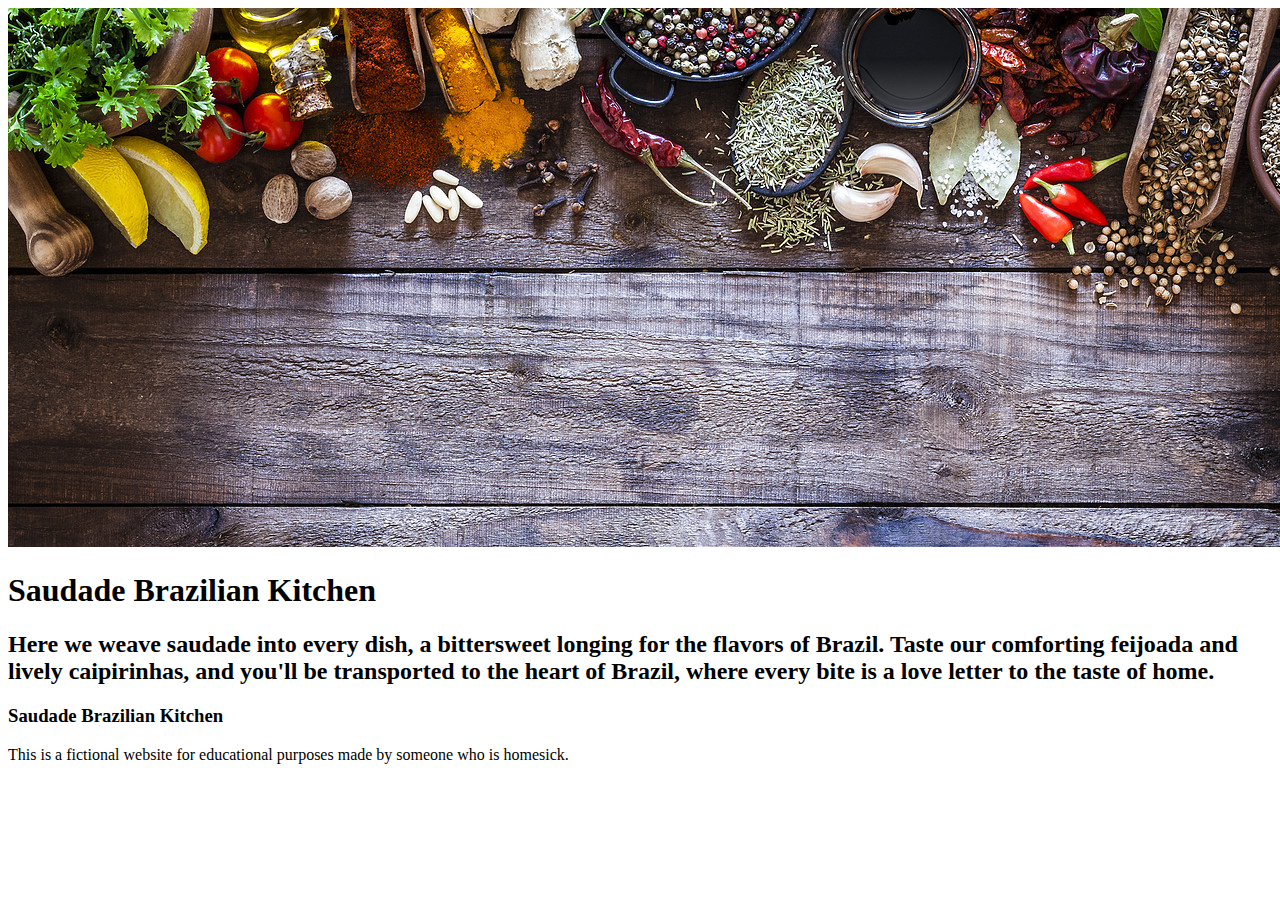
==== Projects/2.GhostKitchen/index.html @ dc0bca10 "Create basic html structure for kitchen" ====
<!DOCTYPE html>
<html lang="en">
<head>
    <meta charset="UTF-8">
    <meta name="viewport" content="width=device-width, initial-scale=1.0">
    <title>Saudade Brazilian Kitchen</title>
    <link href="style.css" rel="stylesheet">
    <link rel="preconnect" href="https://fonts.googleapis.com">
    <link rel="preconnect" href="https://fonts.gstatic.com" crossorigin>
    <link href="https://fonts.googleapis.com/css2?family=Arvo:wght@400;700&family=Noto+Serif:wght@400;500;700;800&family=Quicksand:wght@400;500;700&display=swap" rel="stylesheet"><link href="style.css" rel="stylesheet">
    <script defer src="script.js" type="module"></script>
</head>
<body>
    <header>
        <img src="/images/banner2.jpg">
        <div>
            <h1>Saudade Brazilian Kitchen</h1>
            <h2>Here we weave saudade into every dish, a bittersweet longing for the flavors of Brazil. Taste our comforting feijoada and lively caipirinhas, and you'll be transported to the heart of Brazil, where every bite is a love letter to the taste of home.</h2>
        </div>
    </header>
    <nav>
        <h3>Saudade Brazilian Kitchen</h3>
    </nav>
    <main>
        
    </main>
    <footer>
        <p>This is a fictional website for educational purposes made by someone who is homesick.</p>
    </footer>
</body>
</html>
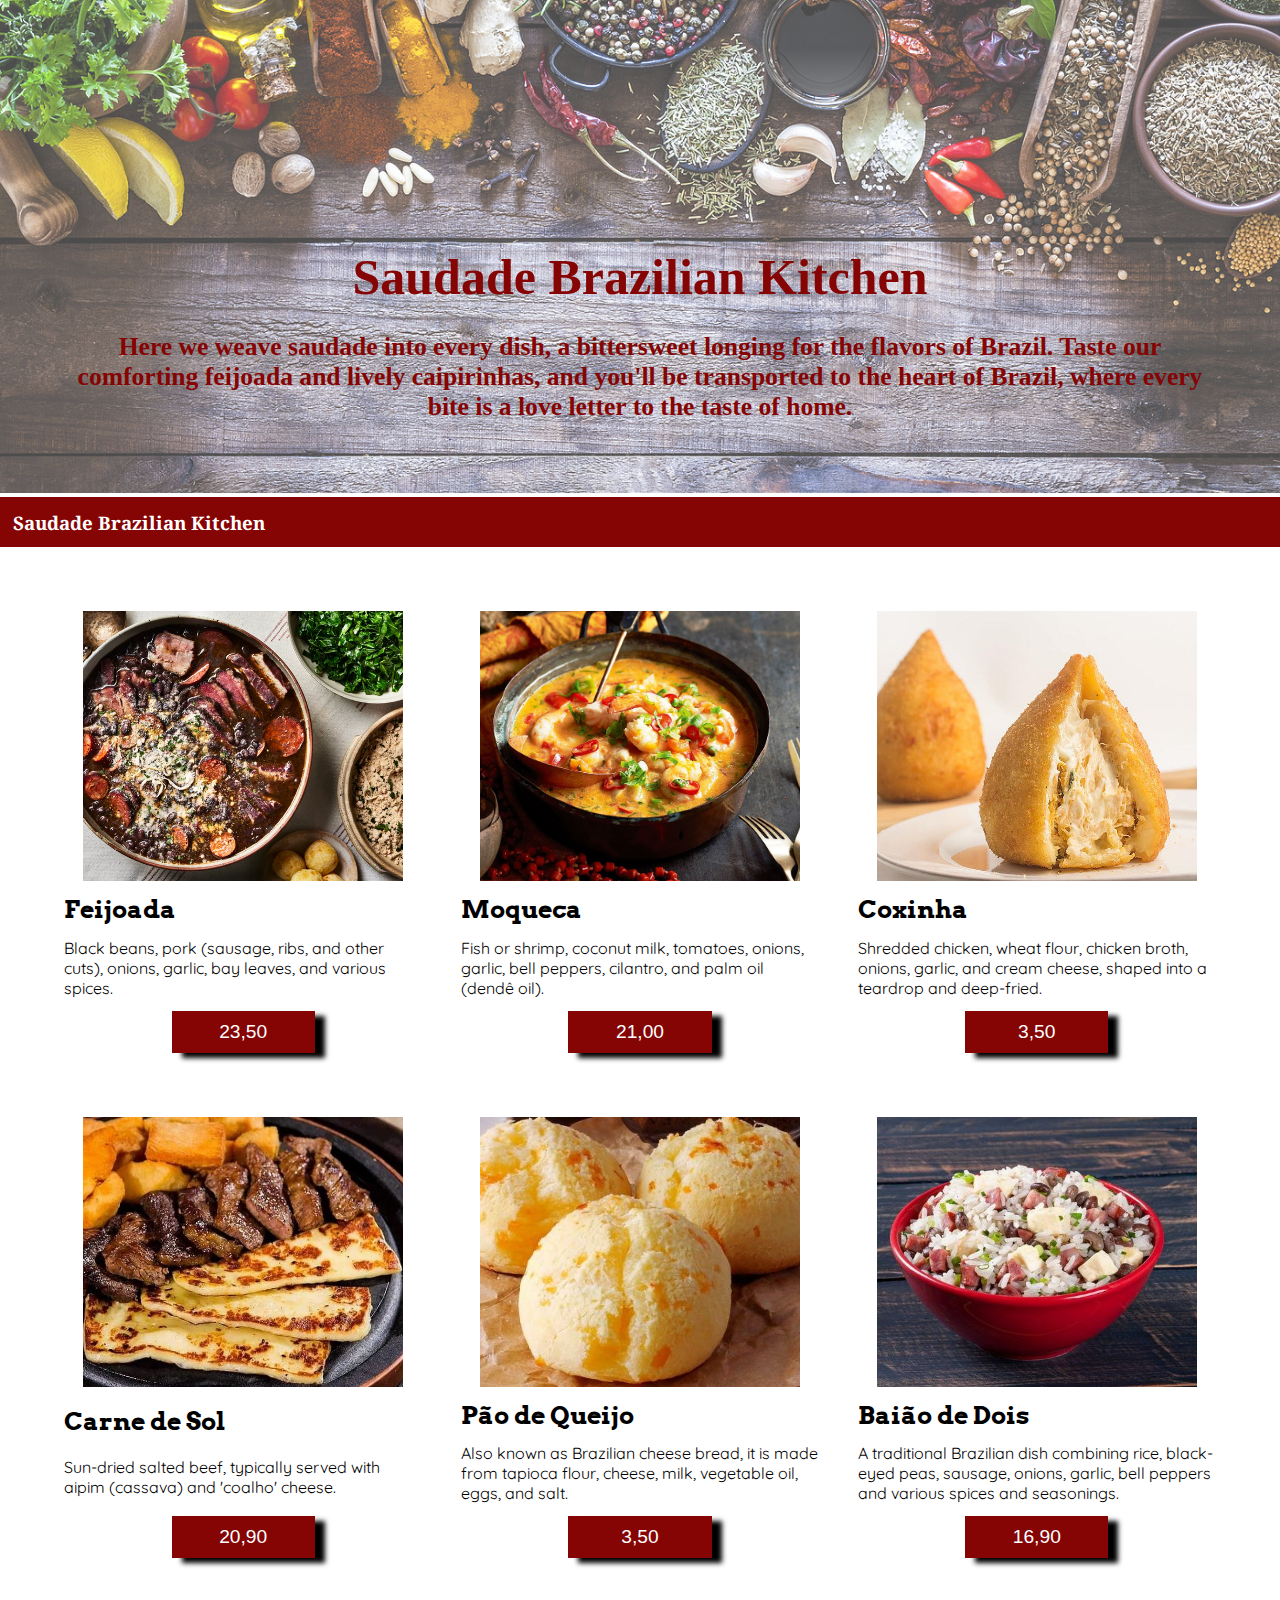
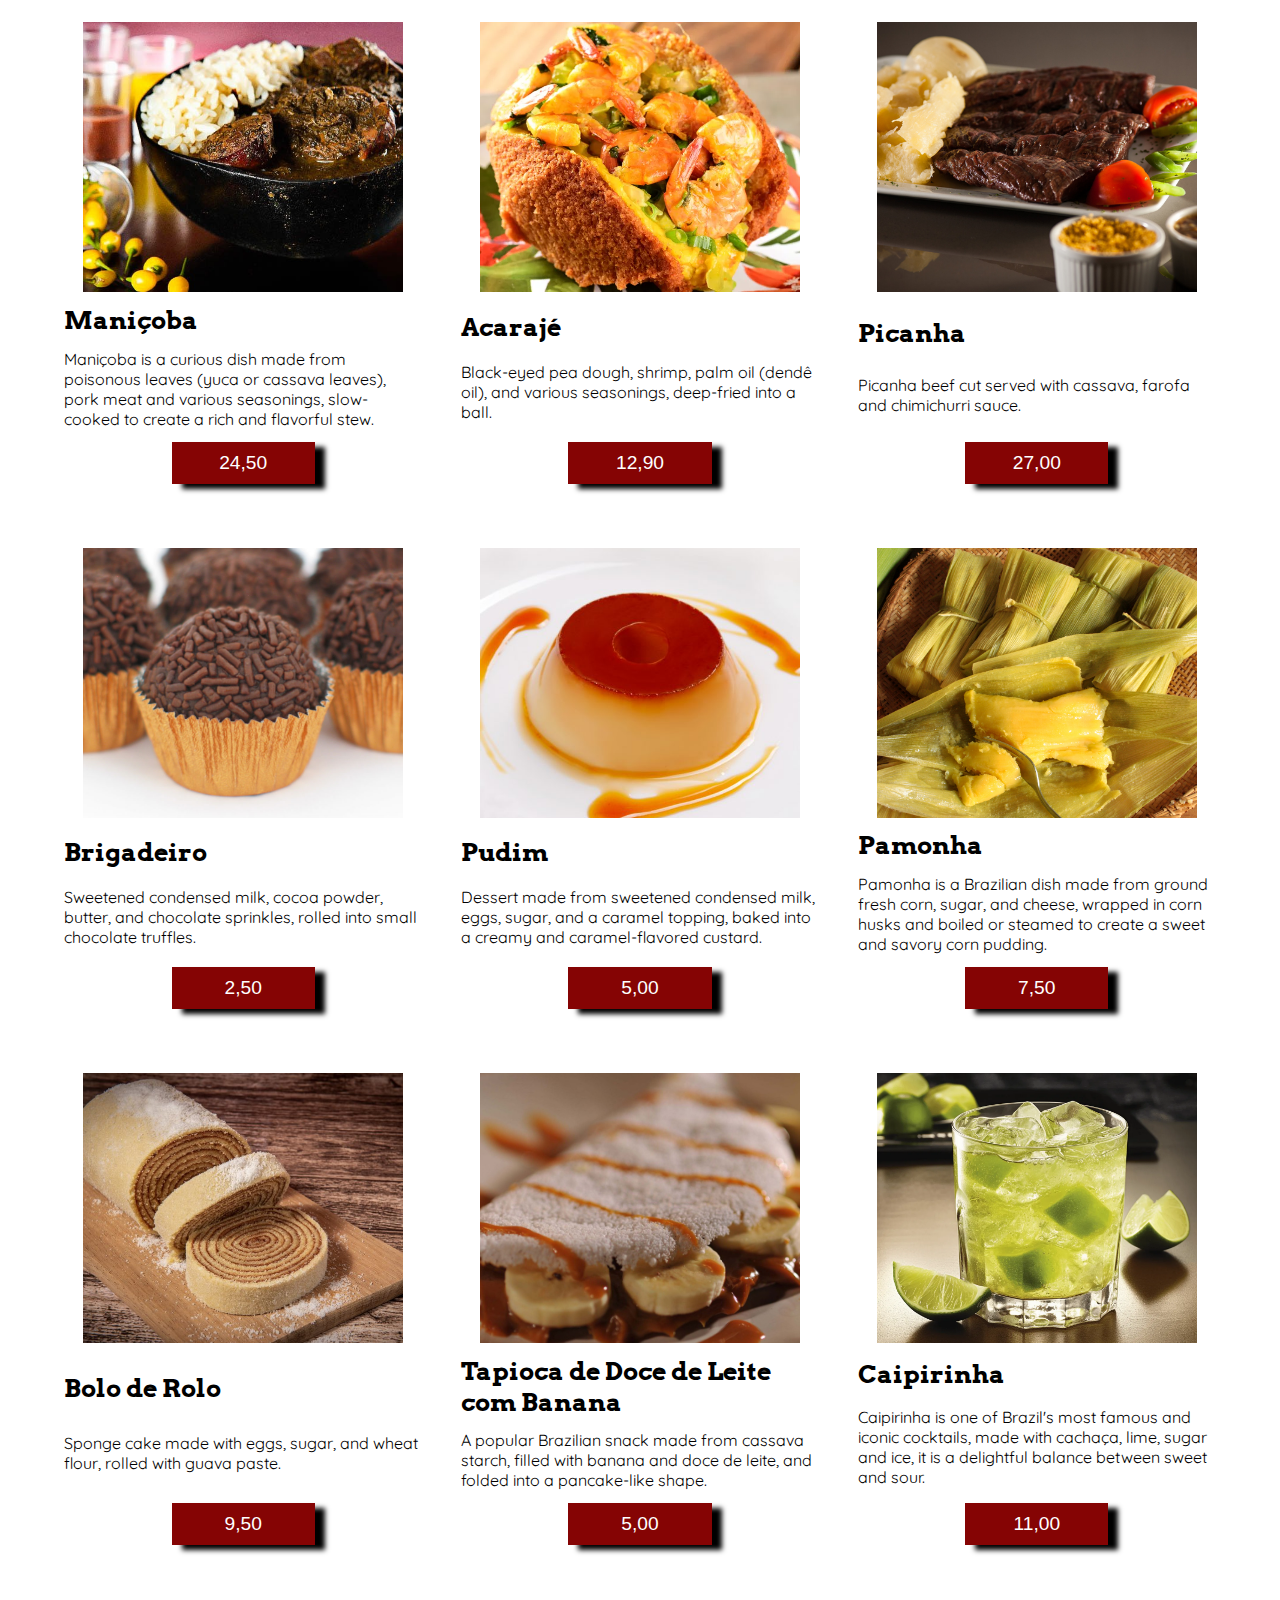
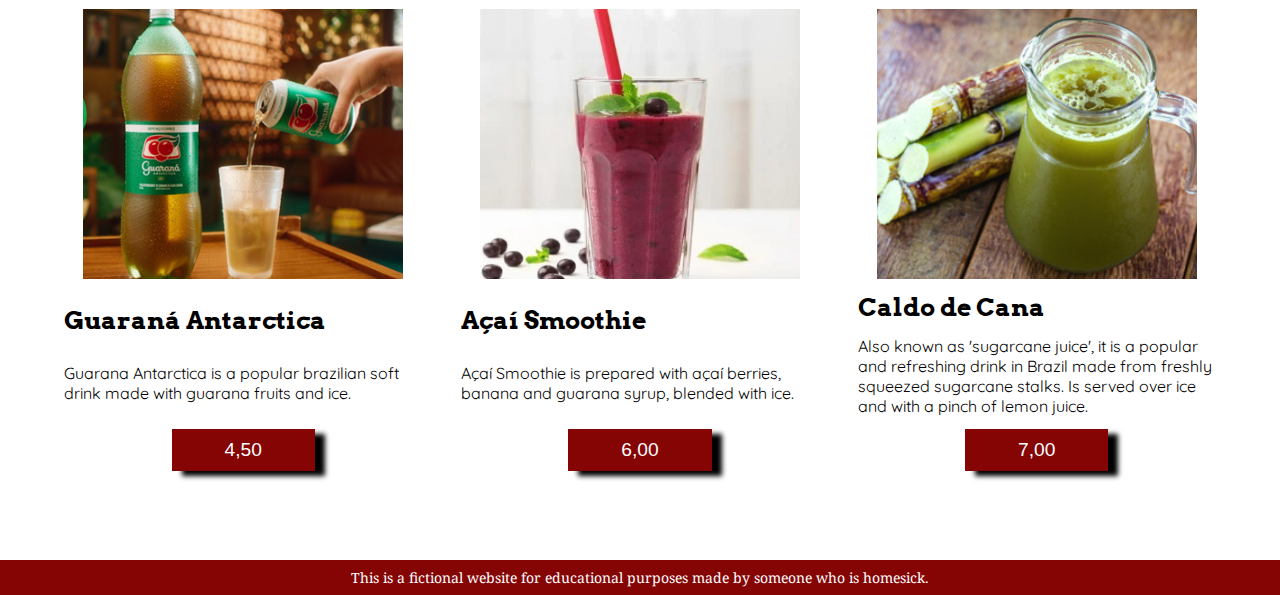
==== commit d59b6d37: "Style buttons and grid layout" ====
--- a/Projects/2.GhostKitchen/index.html
+++ b/Projects/2.GhostKitchen/index.html
@@ -7,13 +7,13 @@
     <link href="style.css" rel="stylesheet">
     <link rel="preconnect" href="https://fonts.googleapis.com">
     <link rel="preconnect" href="https://fonts.gstatic.com" crossorigin>
-    <link href="https://fonts.googleapis.com/css2?family=Arvo:wght@400;700&family=Noto+Serif:wght@400;500;700;800&family=Quicksand:wght@400;500;700&display=swap" rel="stylesheet"><link href="style.css" rel="stylesheet">
+    <link href="https://fonts.googleapis.com/css2?family=Arvo:wght@400;700&family=Noto+Serif:wght@400;500;700;800&family=Quicksand:wght@400;500;700&display=swap" rel="stylesheet">
     <script defer src="script.js" type="module"></script>
 </head>
 <body>
     <header>
         <img src="/images/banner2.jpg">
-        <div>
+        <div class="text">
             <h1>Saudade Brazilian Kitchen</h1>
             <h2>Here we weave saudade into every dish, a bittersweet longing for the flavors of Brazil. Taste our comforting feijoada and lively caipirinhas, and you'll be transported to the heart of Brazil, where every bite is a love letter to the taste of home.</h2>
         </div>
--- a/Projects/2.GhostKitchen/style.css
+++ b/Projects/2.GhostKitchen/style.css
@@ -0,0 +1,95 @@
+* {
+    margin: 0;
+    padding: 0;
+}
+
+header {
+    position: relative;
+    width: 100%;
+    text-align: center;
+    margin-bottom: 0;
+}
+
+header img {
+    opacity: 0.7;
+    width: 100%;
+    height: 100%;
+}
+
+.text{
+    position: absolute;
+    top: 50%;
+    width: 100%;
+    text-align: center;
+}
+
+h1 {
+    font-size: 50px;
+    color: rgb(133, 4, 4);
+}
+
+h2 {
+    font-size: 2vw;
+    padding: 2vw 5vw;
+    color: rgb(133, 4, 4);
+}
+
+nav {
+    background-color: rgb(133, 4, 4);
+    position: sticky;
+    top: 0;
+    z-index: 3;
+    font-family: "Noto Serif";
+    color: white;
+    padding: 1vw;
+}
+
+main {
+    display: grid;
+    grid-template-columns: repeat(3, 1fr);
+    gap: 3vw;
+    padding: 5vw;
+    font-family: Quicksand, sans-serif;
+    font-size: 16px;
+}
+
+.dish-picture {
+    width: 25vw;
+    height: 30vh;
+    object-fit: cover;
+    align-self: center;
+}
+
+h4 {
+    font-size: 25px;
+    font-family: "Arvo", sans-serif;
+}
+
+section {
+    display: flex;
+    flex-direction: column;
+    justify-content: space-between;
+    padding-bottom: 2vw;
+    gap: 1vw
+}
+
+main button {
+    background-color: rgb(133, 4, 4);
+    color: white;
+    text-align: center;
+    text-decoration: none;
+    font-size: 1.5vw;
+    width: 40%;
+    border: solid rgb(133, 4, 4) 10px;
+    box-shadow: 10px 5px 5px black;
+    align-self:center;
+}
+
+footer {
+    background-color: rgb(133, 4, 4);
+    color: white;
+    font-size: 14px;
+    padding: 8px;
+    text-align: center;
+    font-family: "Noto Serif";
+}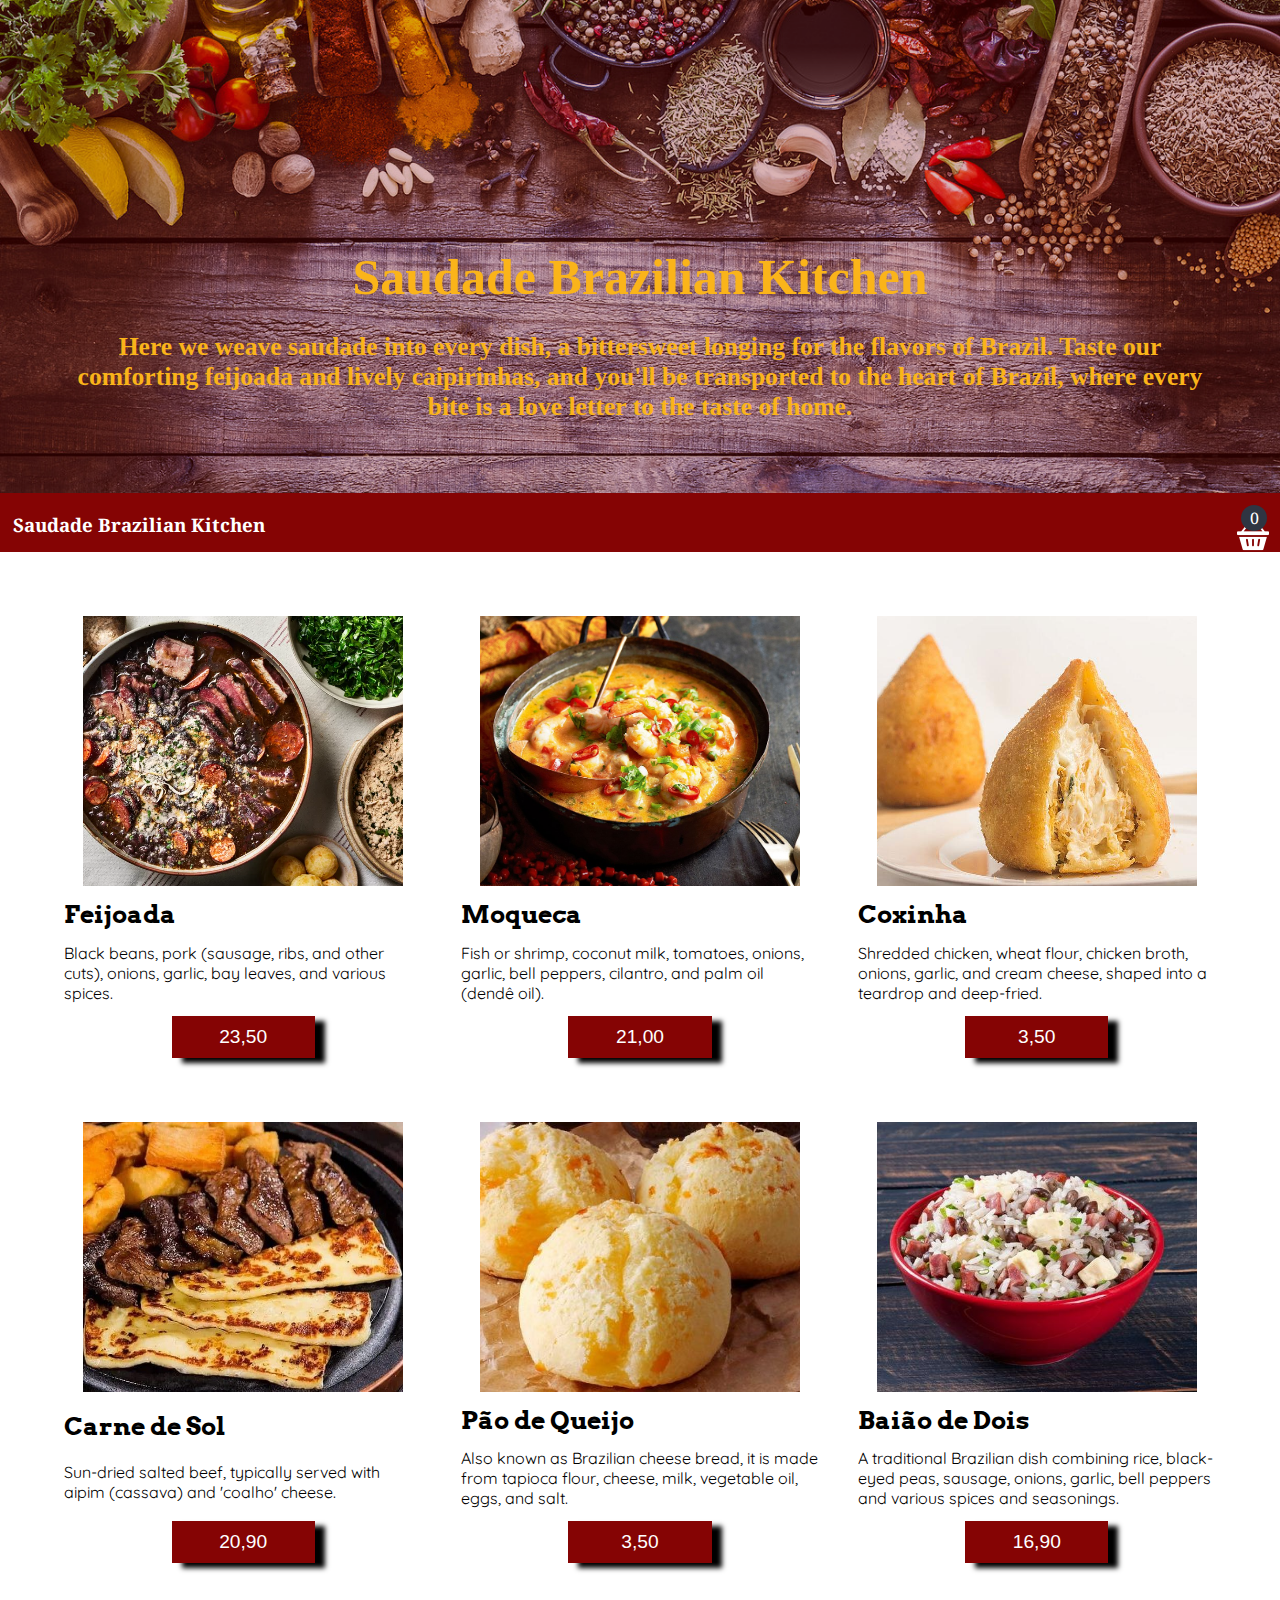
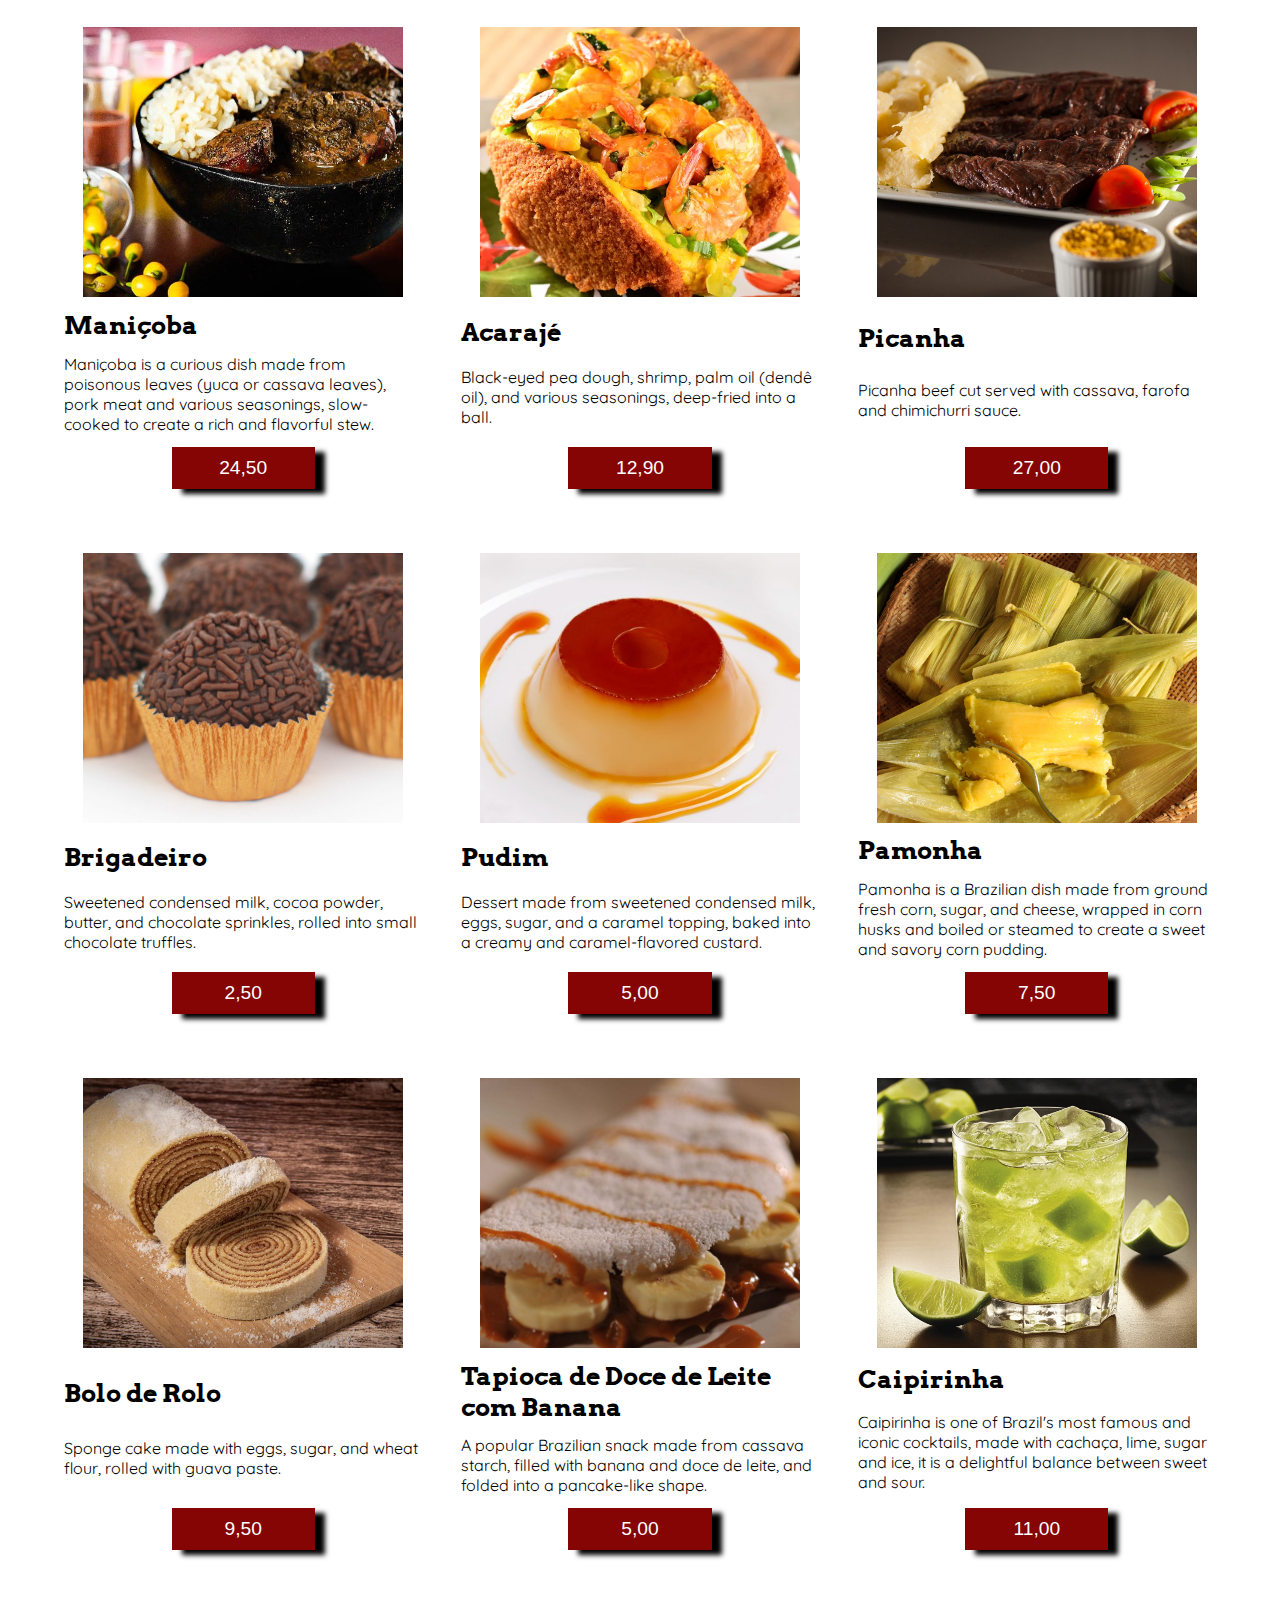
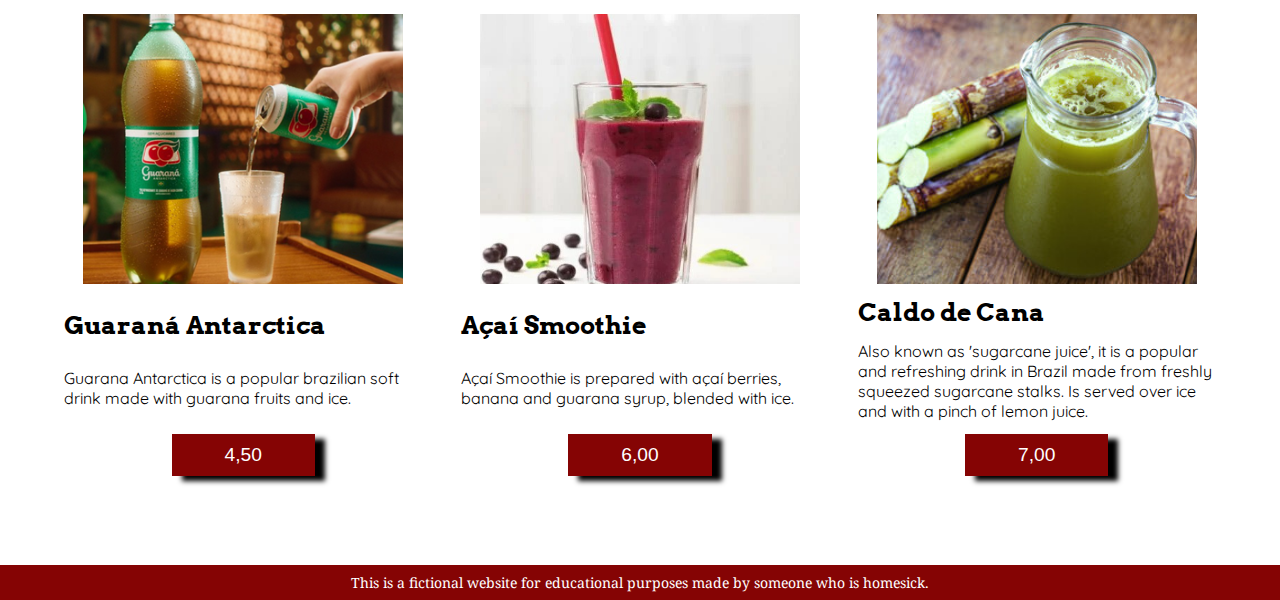
==== commit 43d56bcd: "Add style for cart" ====
--- a/Projects/2.GhostKitchen/index.html
+++ b/Projects/2.GhostKitchen/index.html
@@ -20,6 +20,21 @@
     </header>
     <nav>
         <h3>Saudade Brazilian Kitchen</h3>
+        <div class="box">
+            <div class="cart-count">0</div>
+            <img src="/images/cart.png" name="cart"  id="cart-icon" >
+        </div>
+    
+        <div class="cart">
+            <div class="cart-title">Cart Items</div>
+            <div class="cart-content"></div>
+            <div class="total">
+                <div class="total-title">Total</div>
+                <div class="total-price">€ 0</div>
+            </div>
+            <button class="btn-buy">Place Order</button>
+            <img src="/images/close.png" name="close" id="cart-close">
+        </div>
     </nav>
     <main>
         
--- a/Projects/2.GhostKitchen/style.css
+++ b/Projects/2.GhostKitchen/style.css
@@ -8,6 +8,7 @@
     width: 100%;
     text-align: center;
     margin-bottom: 0;
+    background-color: rgb(133, 4, 4);
 }
 
 header img {
@@ -21,17 +22,16 @@
     top: 50%;
     width: 100%;
     text-align: center;
+    color: #FAB41A;
 }
 
 h1 {
     font-size: 50px;
-    color: rgb(133, 4, 4);
 }
 
 h2 {
     font-size: 2vw;
     padding: 2vw 5vw;
-    color: rgb(133, 4, 4);
 }
 
 nav {
@@ -42,6 +42,10 @@
     font-family: "Noto Serif";
     color: white;
     padding: 1vw;
+    display: flex;
+    flex-direction: row;
+    justify-content: space-between;
+    align-items: center;
 }
 
 main {
@@ -92,4 +96,146 @@
     padding: 8px;
     text-align: center;
     font-family: "Noto Serif";
-}+}
+
+.box{
+    color:white;
+    width: 30px;
+    height: 30px;
+    text-align: center;
+    position: relative;
+  }
+  
+  .cart-count{
+    position: absolute;
+    background-color: #2f3542;
+    top: -5px;
+    right: 0;
+    padding: 3px;
+    height: 20px;
+    width: 20px;
+    line-height:20px ;
+    border-radius: 50%;
+    z-index: 99;
+  }
+  
+  #cart-icon{
+    font-size: 1.5rem;
+    cursor: pointer;
+    padding-top: 10px;
+  }
+
+  .cart{
+    position: fixed;
+    top: 0;
+    right: -100%;
+    width: 400px;
+    height: 100vh;
+    overflow-y: auto;
+    overflow-x: hidden;
+    padding: 20px;
+    background-color: white;
+    box-shadow: 0 1px 4px rgba(40, 37, 37, 0.1);
+    z-index: 100;
+    color: black;
+  }
+  
+  .cart-active{
+    right:0;
+    transition: 0.5s;
+  }
+  
+  .cart-title{
+    text-align: center;
+    font-size: 1.5rem;
+    font-weight: 500;
+    margin-bottom: 1rem;
+    padding-bottom:20px ;
+    border-bottom: 1px solid rgba(0,0,0,0.1);
+    
+  }
+  
+  .cart-box{
+    display: grid;
+    grid-template-columns: 32% 50% 18%;
+    align-items: center;
+    gap: 1rem;
+    margin-top: 1rem;
+    border-bottom: 1px solid rgba(0,0,0,0.1);
+    padding-bottom: 10px;
+  }
+  
+  .cart-img{
+    width: 75px;
+    height: 75px;
+    object-fit: cover;
+    border:2px solid  rgba(0,0,0,0.1);
+    padding: 5px;
+  }
+  .detail-box{
+    display: grid;
+    row-gap: 0.5rem;  
+  }
+  
+  .price-box{
+    display: flex;
+      justify-content: space-between; 
+  }
+  
+  .cart-food-title{
+     font-size: 1rem;
+     text-transform: uppercase;
+     color:#ff6348;
+     font-weight: 500;
+  }
+  
+  .cart-price{
+    font-weight: 500;
+  }
+  
+  .cart-quantity{
+    border:1px solid rgba(0,0,0,0.1);
+    outline:none ;
+    width: 2.4rem;
+    text-align: center;
+    font-size: 1rem;
+  }
+  
+  .cart-remove{
+    font-size: 24px;
+    color:red;
+    cursor: pointer;
+  }
+  
+  .total{
+    display: flex;
+    justify-content: flex-end;
+    margin-top: 1.5rem;
+  }
+  
+  .total-title{
+    font-size: 1rem;
+    font-weight: 600;
+  }
+  
+  .total-price{
+    margin-left: 0.5rem;
+  }
+  
+  .btn-buy{
+    padding: 12px 20px;
+    background-color:rgb(133, 4, 4);
+    color:#fff;
+    border: none;
+    font-size: 1.5vw;
+    font-weight: 500;
+    cursor: pointer;
+  }
+  
+  #cart-close{
+    position: absolute;
+    top: 1rem;
+    right: 0.8rem;
+    font-size: 2rem;
+    cursor: pointer;
+  }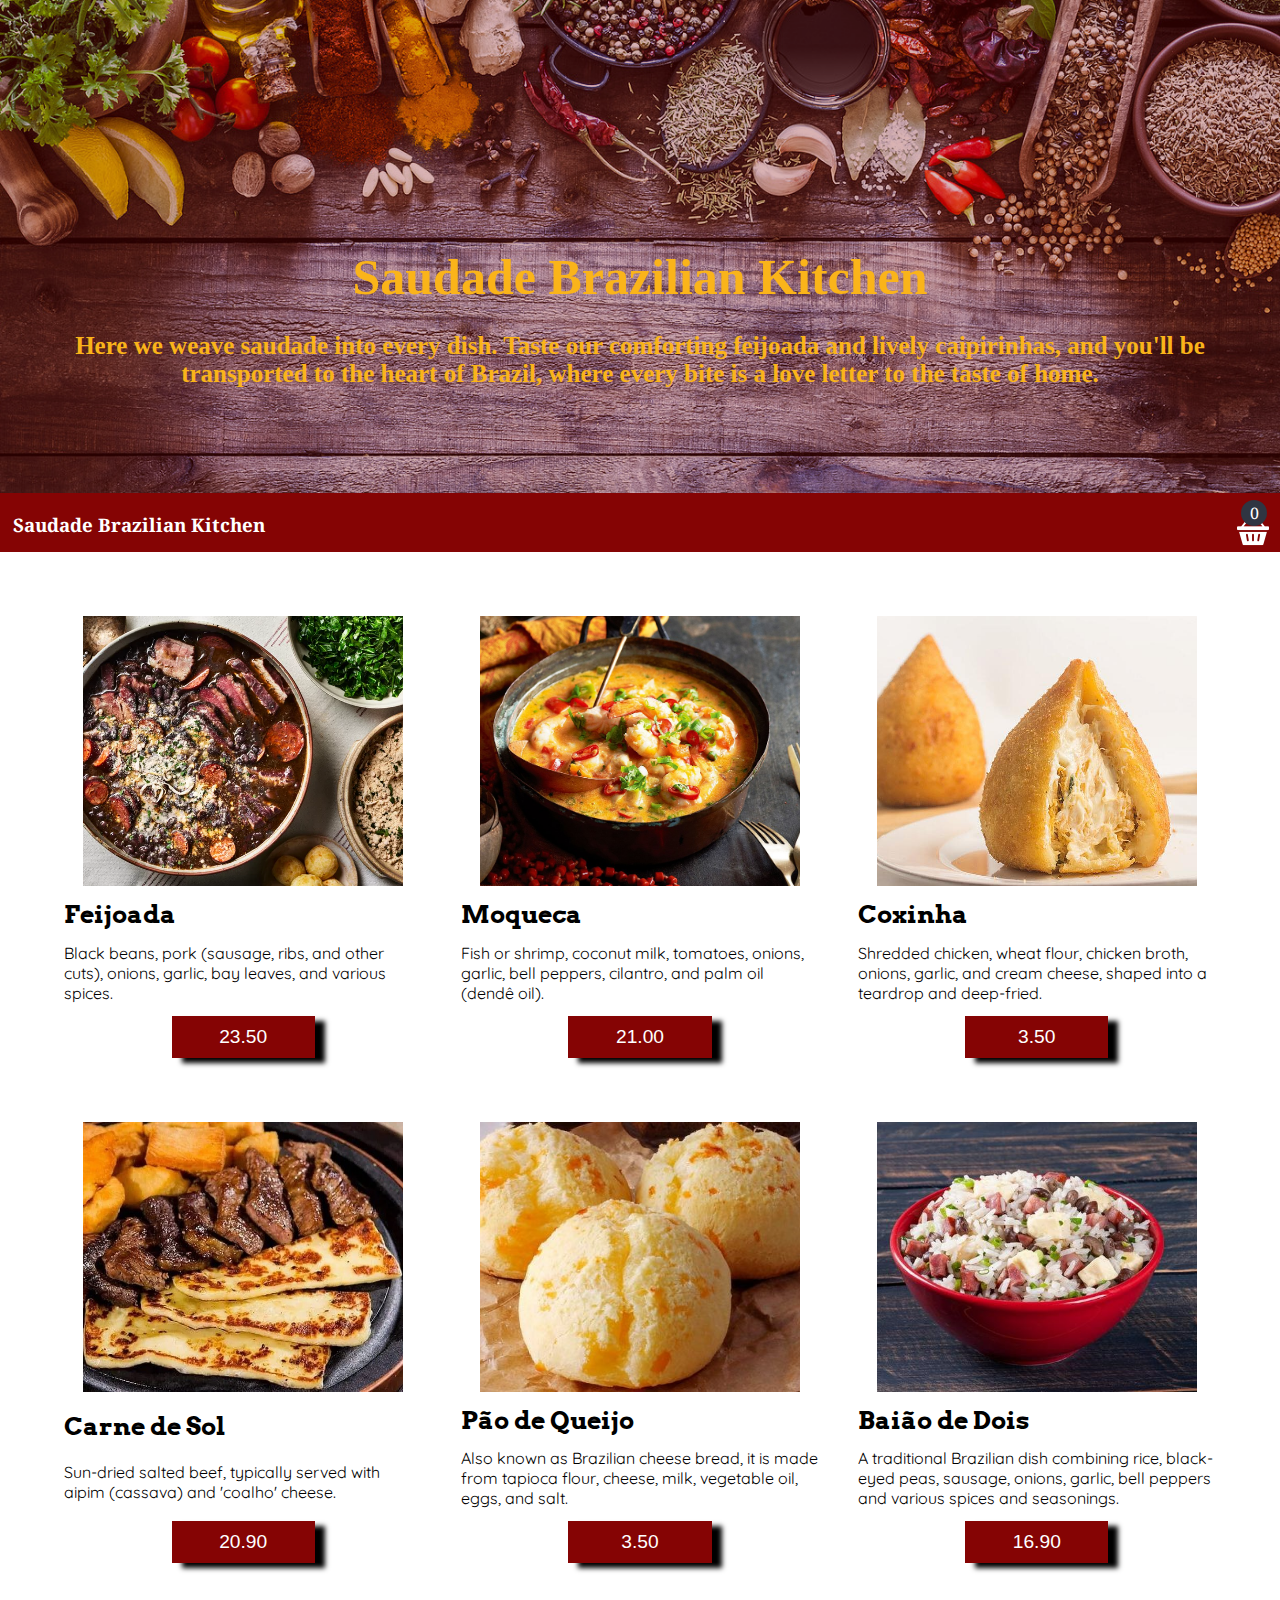
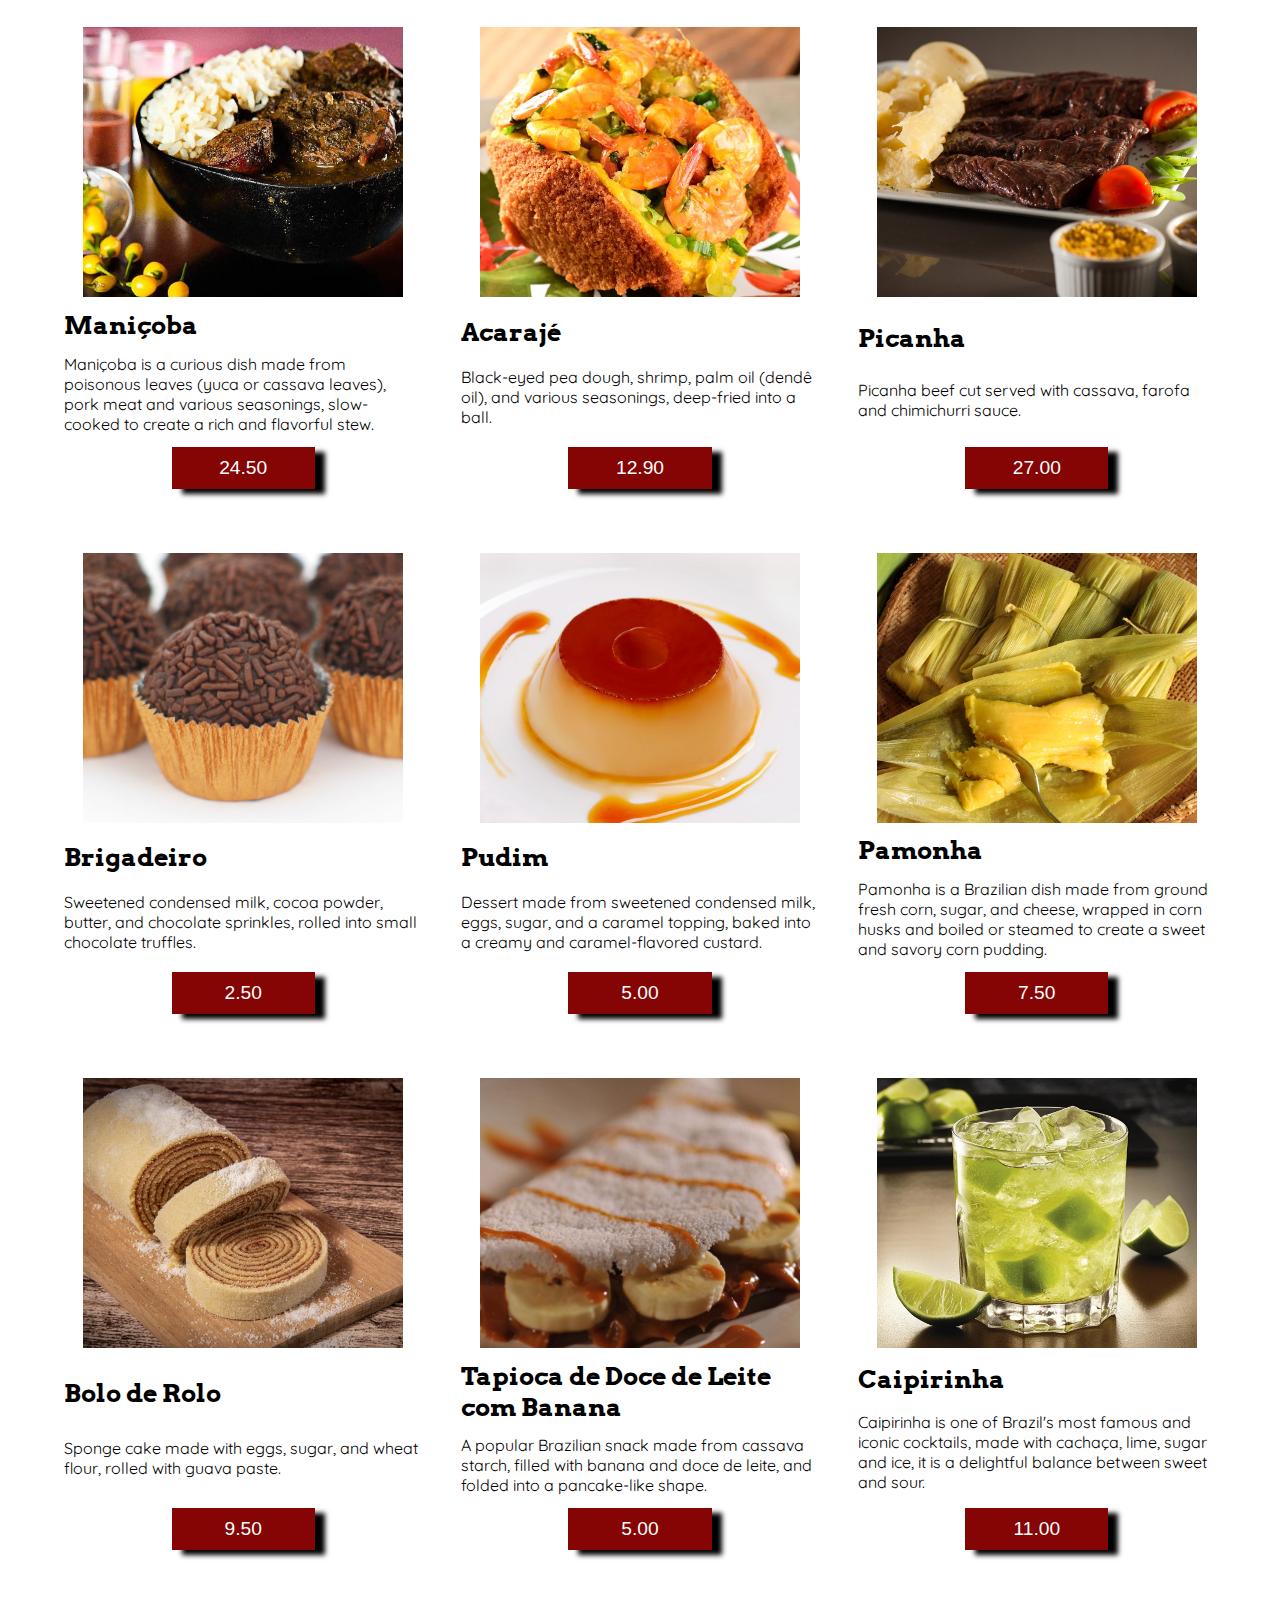
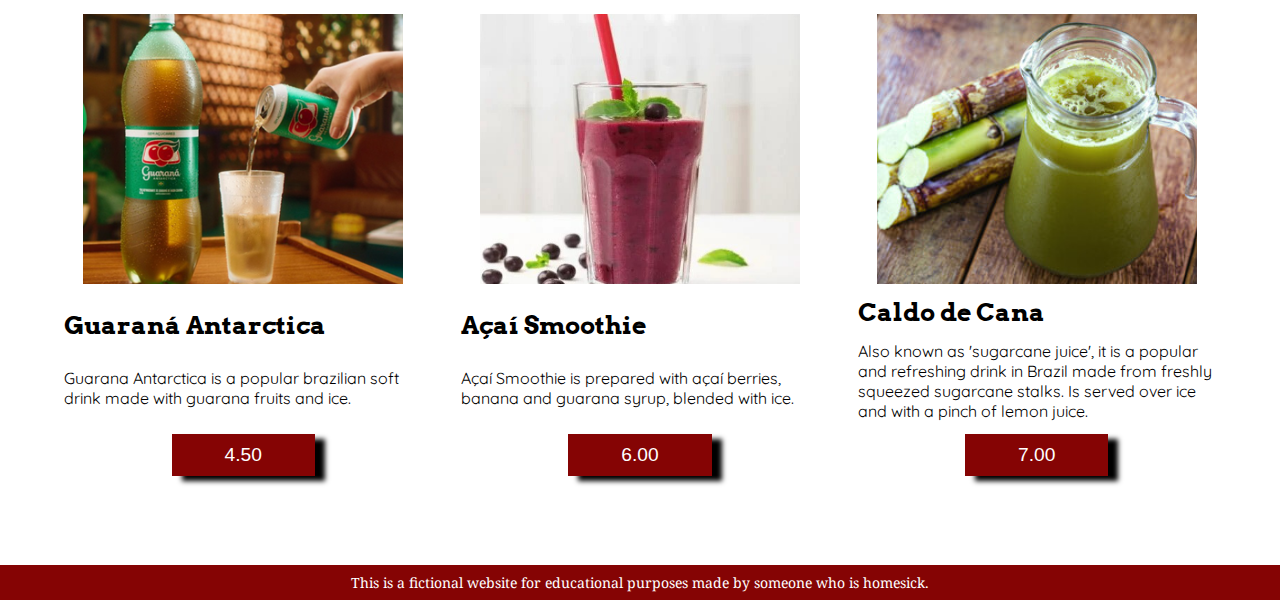
==== commit 204b6616: "Add style for cart component" ====
--- a/Projects/2.GhostKitchen/index.html
+++ b/Projects/2.GhostKitchen/index.html
@@ -15,7 +15,7 @@
         <img src="/images/banner2.jpg">
         <div class="text">
             <h1>Saudade Brazilian Kitchen</h1>
-            <h2>Here we weave saudade into every dish, a bittersweet longing for the flavors of Brazil. Taste our comforting feijoada and lively caipirinhas, and you'll be transported to the heart of Brazil, where every bite is a love letter to the taste of home.</h2>
+            <h2>Here we weave saudade into every dish. Taste our comforting feijoada and lively caipirinhas, and you'll be transported to the heart of Brazil, where every bite is a love letter to the taste of home.</h2>
         </div>
     </header>
     <nav>
--- a/Projects/2.GhostKitchen/style.css
+++ b/Projects/2.GhostKitchen/style.css
@@ -30,7 +30,7 @@
 }
 
 h2 {
-    font-size: 2vw;
+    font-size: 25px;
     padding: 2vw 5vw;
 }
 
@@ -48,6 +48,132 @@
     align-items: center;
 }
 
+.box{
+  width: 30px;
+  height: 30px;
+  text-align: center;
+  position: relative;
+  top: -5px;
+}
+
+.cart-count{
+  position: absolute;
+  background-color: #2f3542;
+  top: -5px;
+  right: 0;
+  padding: 3px;
+  height: 20px;
+  width: 20px;
+  line-height:20px ;
+  border-radius: 50%;
+  z-index: 99;
+}
+
+#cart-icon{
+  cursor: pointer;
+  padding-top: 10px;
+}
+
+.cart{
+  position: fixed;
+  top: 0;
+  right: -100%;
+  width: 400px;
+  height: 100vh;
+  overflow-y: auto;
+  overflow-x: hidden;
+  padding: 20px;
+  background-color: white;
+  box-shadow: 0 1px 4px rgba(40, 37, 37, 0.1);
+  z-index: 100;
+  color: black;
+}
+
+.cart-active{
+  right:0;
+  transition: 0.5s;
+}
+
+.cart-title{
+  text-align: center;
+  font-size: 1.5rem;
+  font-weight: 500;
+  margin-bottom: 1rem;
+  padding-bottom:20px ;
+  border-bottom: 1px solid rgba(0,0,0,0.1);
+  
+}
+
+.cart-box{
+  display: grid;
+  grid-template-columns: 32% 50% 18%;
+  align-items: center;
+  gap: 1rem;
+  margin-top: 1rem;
+  border-bottom: 1px solid rgba(0,0,0,0.1);
+  padding-bottom: 10px;
+}
+
+.cart-img{
+  width: 75px;
+  height: 75px;
+  object-fit: cover;
+  border:2px solid  rgba(0,0,0,0.1);
+  padding: 5px;
+}
+
+.detail-box{
+  display: grid;
+  row-gap: 0.5rem;  
+}
+
+.price-box{
+  display: flex;
+  justify-content: space-between;
+  font-weight: 500;
+}
+
+.cart-food-title{
+   font-size: 1rem;
+   text-transform: uppercase;
+   color:rgb(133, 4, 4);
+   font-weight: 500;
+}
+
+.cart-quantity{
+  border: 1px solid rgba(0,0,0,0.1);
+  outline: none;
+  width: 2.4rem;
+  text-align: center;
+  font-size: 1rem;
+}
+
+.total{
+  display: flex;
+  justify-content: flex-end;
+  margin-top: 1.5rem;
+  font-size: 1rem;
+  font-weight: 600;
+}
+
+.btn-buy{
+  padding: 12px 20px;
+  background-color:rgb(133, 4, 4);
+  color:#fff;
+  border: none;
+  font-size: 1.5vw;
+  font-weight: 500;
+  cursor: pointer;
+}
+
+#cart-close{
+  position: absolute;
+  top: 1rem;
+  right: 0.8rem;
+  font-size: 2rem;
+  cursor: pointer;
+}
+
 main {
     display: grid;
     grid-template-columns: repeat(3, 1fr);
@@ -96,146 +222,4 @@
     padding: 8px;
     text-align: center;
     font-family: "Noto Serif";
-}
-
-.box{
-    color:white;
-    width: 30px;
-    height: 30px;
-    text-align: center;
-    position: relative;
-  }
-  
-  .cart-count{
-    position: absolute;
-    background-color: #2f3542;
-    top: -5px;
-    right: 0;
-    padding: 3px;
-    height: 20px;
-    width: 20px;
-    line-height:20px ;
-    border-radius: 50%;
-    z-index: 99;
-  }
-  
-  #cart-icon{
-    font-size: 1.5rem;
-    cursor: pointer;
-    padding-top: 10px;
-  }
-
-  .cart{
-    position: fixed;
-    top: 0;
-    right: -100%;
-    width: 400px;
-    height: 100vh;
-    overflow-y: auto;
-    overflow-x: hidden;
-    padding: 20px;
-    background-color: white;
-    box-shadow: 0 1px 4px rgba(40, 37, 37, 0.1);
-    z-index: 100;
-    color: black;
-  }
-  
-  .cart-active{
-    right:0;
-    transition: 0.5s;
-  }
-  
-  .cart-title{
-    text-align: center;
-    font-size: 1.5rem;
-    font-weight: 500;
-    margin-bottom: 1rem;
-    padding-bottom:20px ;
-    border-bottom: 1px solid rgba(0,0,0,0.1);
-    
-  }
-  
-  .cart-box{
-    display: grid;
-    grid-template-columns: 32% 50% 18%;
-    align-items: center;
-    gap: 1rem;
-    margin-top: 1rem;
-    border-bottom: 1px solid rgba(0,0,0,0.1);
-    padding-bottom: 10px;
-  }
-  
-  .cart-img{
-    width: 75px;
-    height: 75px;
-    object-fit: cover;
-    border:2px solid  rgba(0,0,0,0.1);
-    padding: 5px;
-  }
-  .detail-box{
-    display: grid;
-    row-gap: 0.5rem;  
-  }
-  
-  .price-box{
-    display: flex;
-      justify-content: space-between; 
-  }
-  
-  .cart-food-title{
-     font-size: 1rem;
-     text-transform: uppercase;
-     color:#ff6348;
-     font-weight: 500;
-  }
-  
-  .cart-price{
-    font-weight: 500;
-  }
-  
-  .cart-quantity{
-    border:1px solid rgba(0,0,0,0.1);
-    outline:none ;
-    width: 2.4rem;
-    text-align: center;
-    font-size: 1rem;
-  }
-  
-  .cart-remove{
-    font-size: 24px;
-    color:red;
-    cursor: pointer;
-  }
-  
-  .total{
-    display: flex;
-    justify-content: flex-end;
-    margin-top: 1.5rem;
-  }
-  
-  .total-title{
-    font-size: 1rem;
-    font-weight: 600;
-  }
-  
-  .total-price{
-    margin-left: 0.5rem;
-  }
-  
-  .btn-buy{
-    padding: 12px 20px;
-    background-color:rgb(133, 4, 4);
-    color:#fff;
-    border: none;
-    font-size: 1.5vw;
-    font-weight: 500;
-    cursor: pointer;
-  }
-  
-  #cart-close{
-    position: absolute;
-    top: 1rem;
-    right: 0.8rem;
-    font-size: 2rem;
-    cursor: pointer;
-  }+}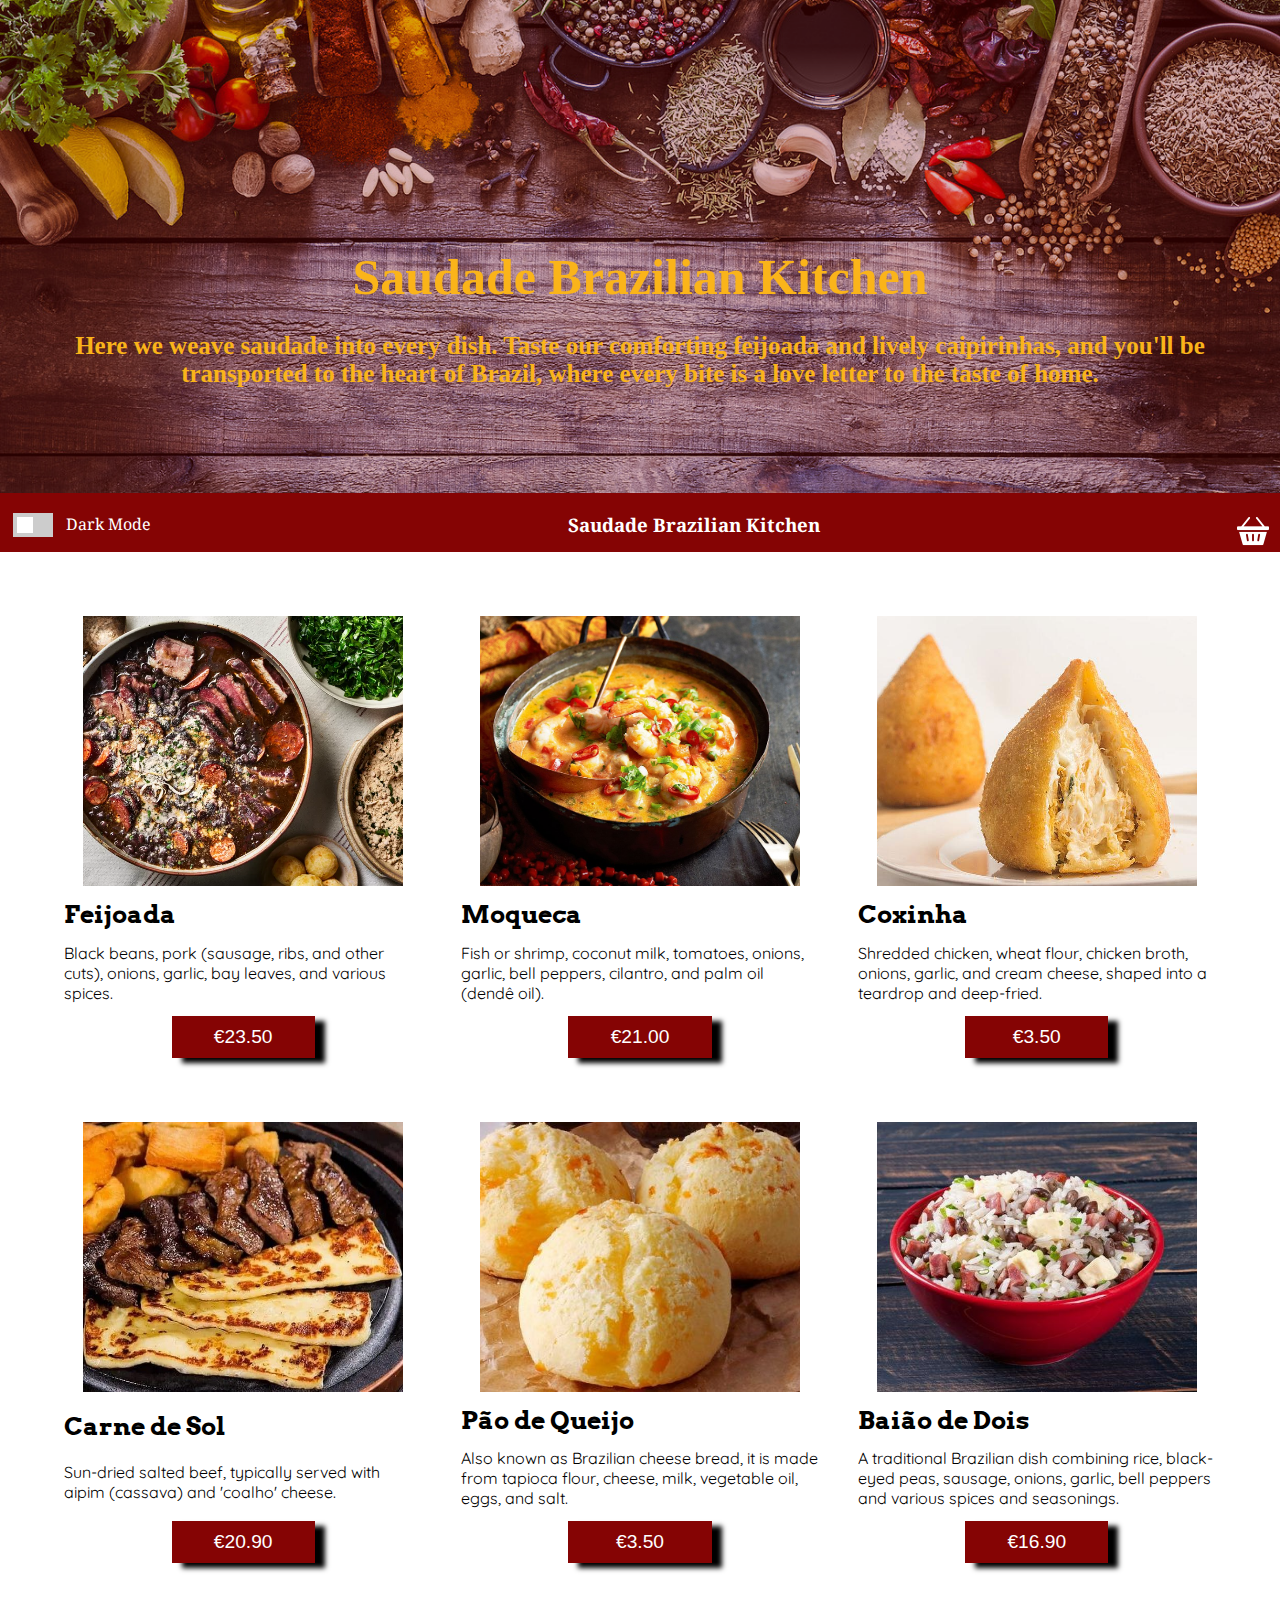
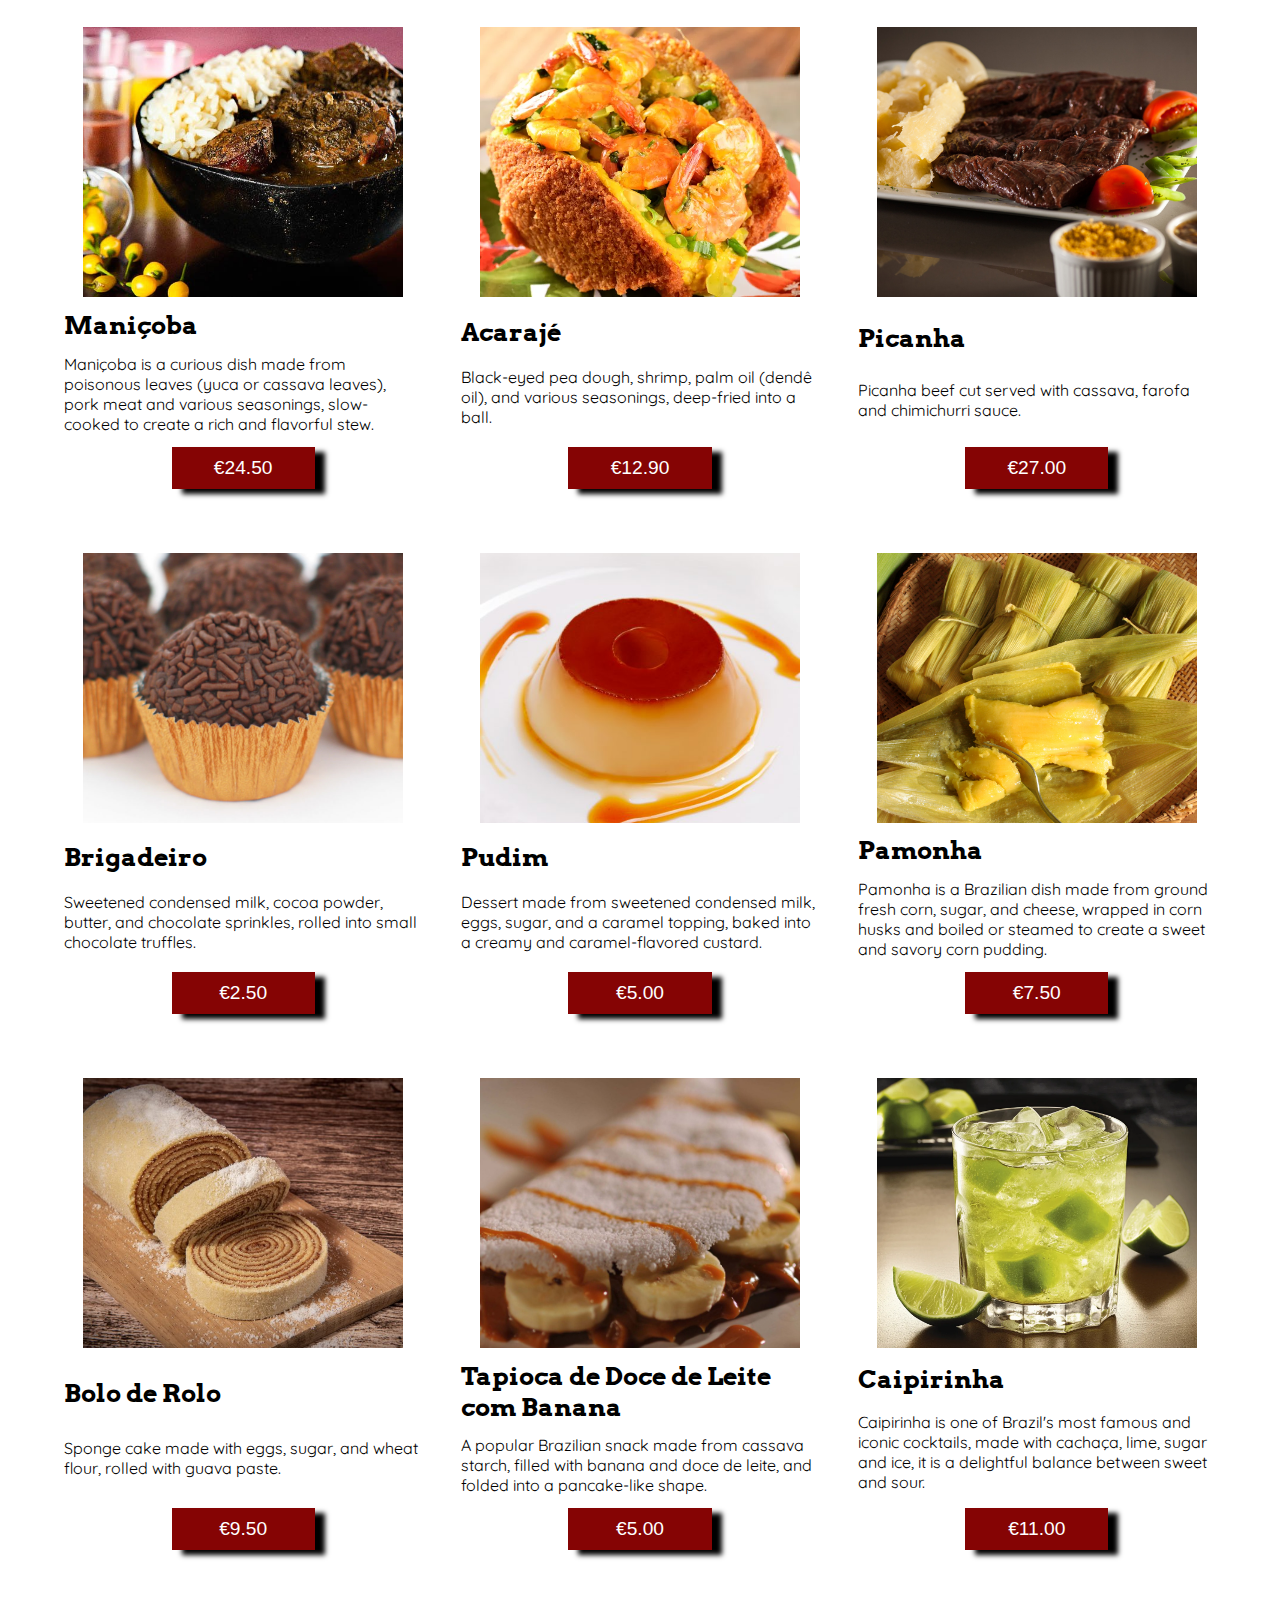
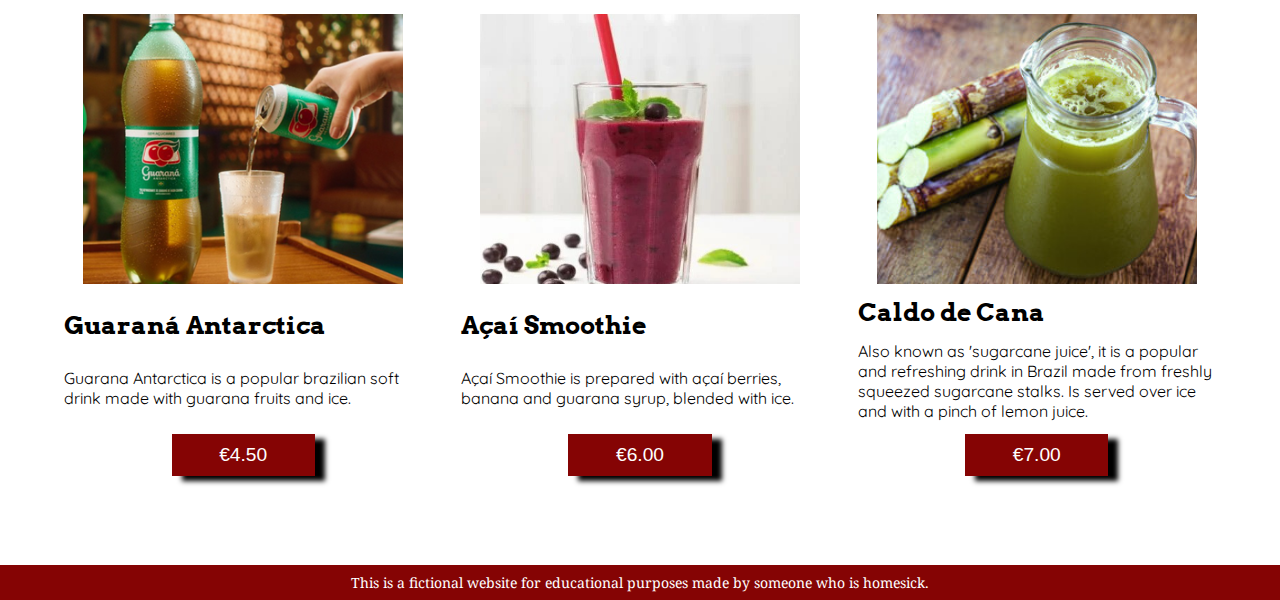
==== commit d2142c3d: "Add dark mode toggler" ====
--- a/Projects/2.GhostKitchen/index.html
+++ b/Projects/2.GhostKitchen/index.html
@@ -19,12 +19,19 @@
         </div>
     </header>
     <nav>
+        <div class="color-mode">
+            <label class="switch">
+                <input type="checkbox" id="toggle">
+                <span class="slider round"></span>
+            </label>
+            <p>Dark Mode</p>
+        </div>
         <h3>Saudade Brazilian Kitchen</h3>
         <div class="box">
             <div class="cart-count">0</div>
             <img src="/images/cart.png" name="cart"  id="cart-icon" >
         </div>
-    
+
         <div class="cart">
             <div class="cart-title">Cart Items</div>
             <div class="cart-content"></div>
--- a/Projects/2.GhostKitchen/style.css
+++ b/Projects/2.GhostKitchen/style.css
@@ -44,8 +44,65 @@
     padding: 1vw;
     display: flex;
     flex-direction: row;
-    justify-content: space-between;
+    justify-content:space-between;
     align-items: center;
+}
+
+.color-mode {
+  display: flex;
+  flex-direction: row;
+  gap: 1vw;
+}
+
+.switch {
+  position: relative;
+  display: inline-block;
+  width: 40px;
+  height: 24px;
+}
+
+.switch input {
+  opacity: 0;
+  width: 0;
+  height: 0;
+}
+
+.slider {
+  position: absolute;
+  cursor: pointer;
+  top: 0;
+  left: 0;
+  right: 0;
+  bottom: 0;
+  background-color: #ccc;
+  -webkit-transition: .4s;
+  transition: .4s;
+}
+
+.slider:before {
+  position: absolute;
+  content: "";
+  height: 16px;
+  width: 16px;
+  left: 4px;
+  bottom: 4px;
+  background-color: white;
+  -webkit-transition: .4s;
+  transition: .4s;
+}
+
+input:checked + .slider {
+  background-color: #2196F3;
+}
+
+input:focus + .slider {
+  box-shadow: 0 0 1px #2196F3;
+}
+
+input:checked + .slider:before {
+  -webkit-transform: translateX(16px);
+  -ms-transform: translateX(16px);
+  transform: translateX(16px);
 }
 
 .box{
@@ -181,6 +238,12 @@
     padding: 5vw;
     font-family: Quicksand, sans-serif;
     font-size: 16px;
+    background-color: white;
+}
+
+.dark-mode {
+  background-color: black;
+  color: white;
 }
 
 .dish-picture {
@@ -208,7 +271,7 @@
     color: white;
     text-align: center;
     text-decoration: none;
-    font-size: 1.5vw;
+    font-size: 1.2rem;
     width: 40%;
     border: solid rgb(133, 4, 4) 10px;
     box-shadow: 10px 5px 5px black;
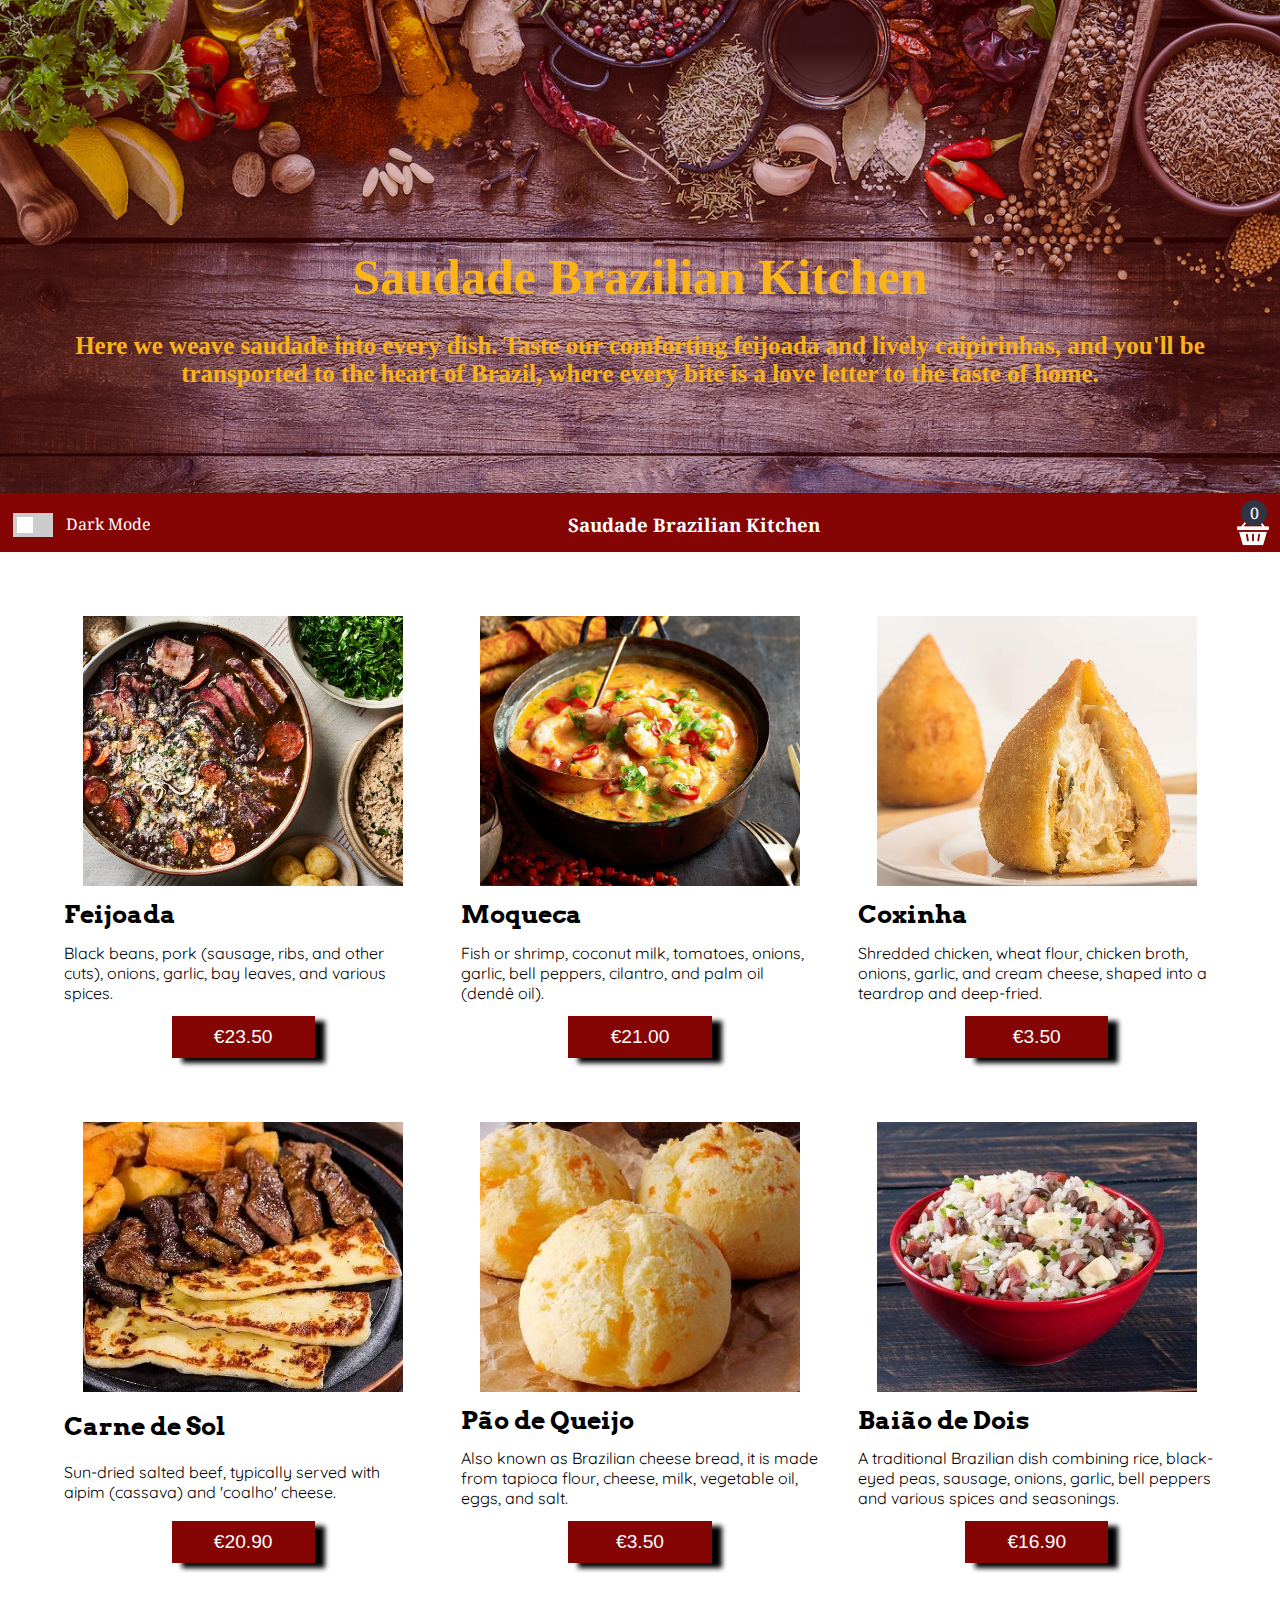
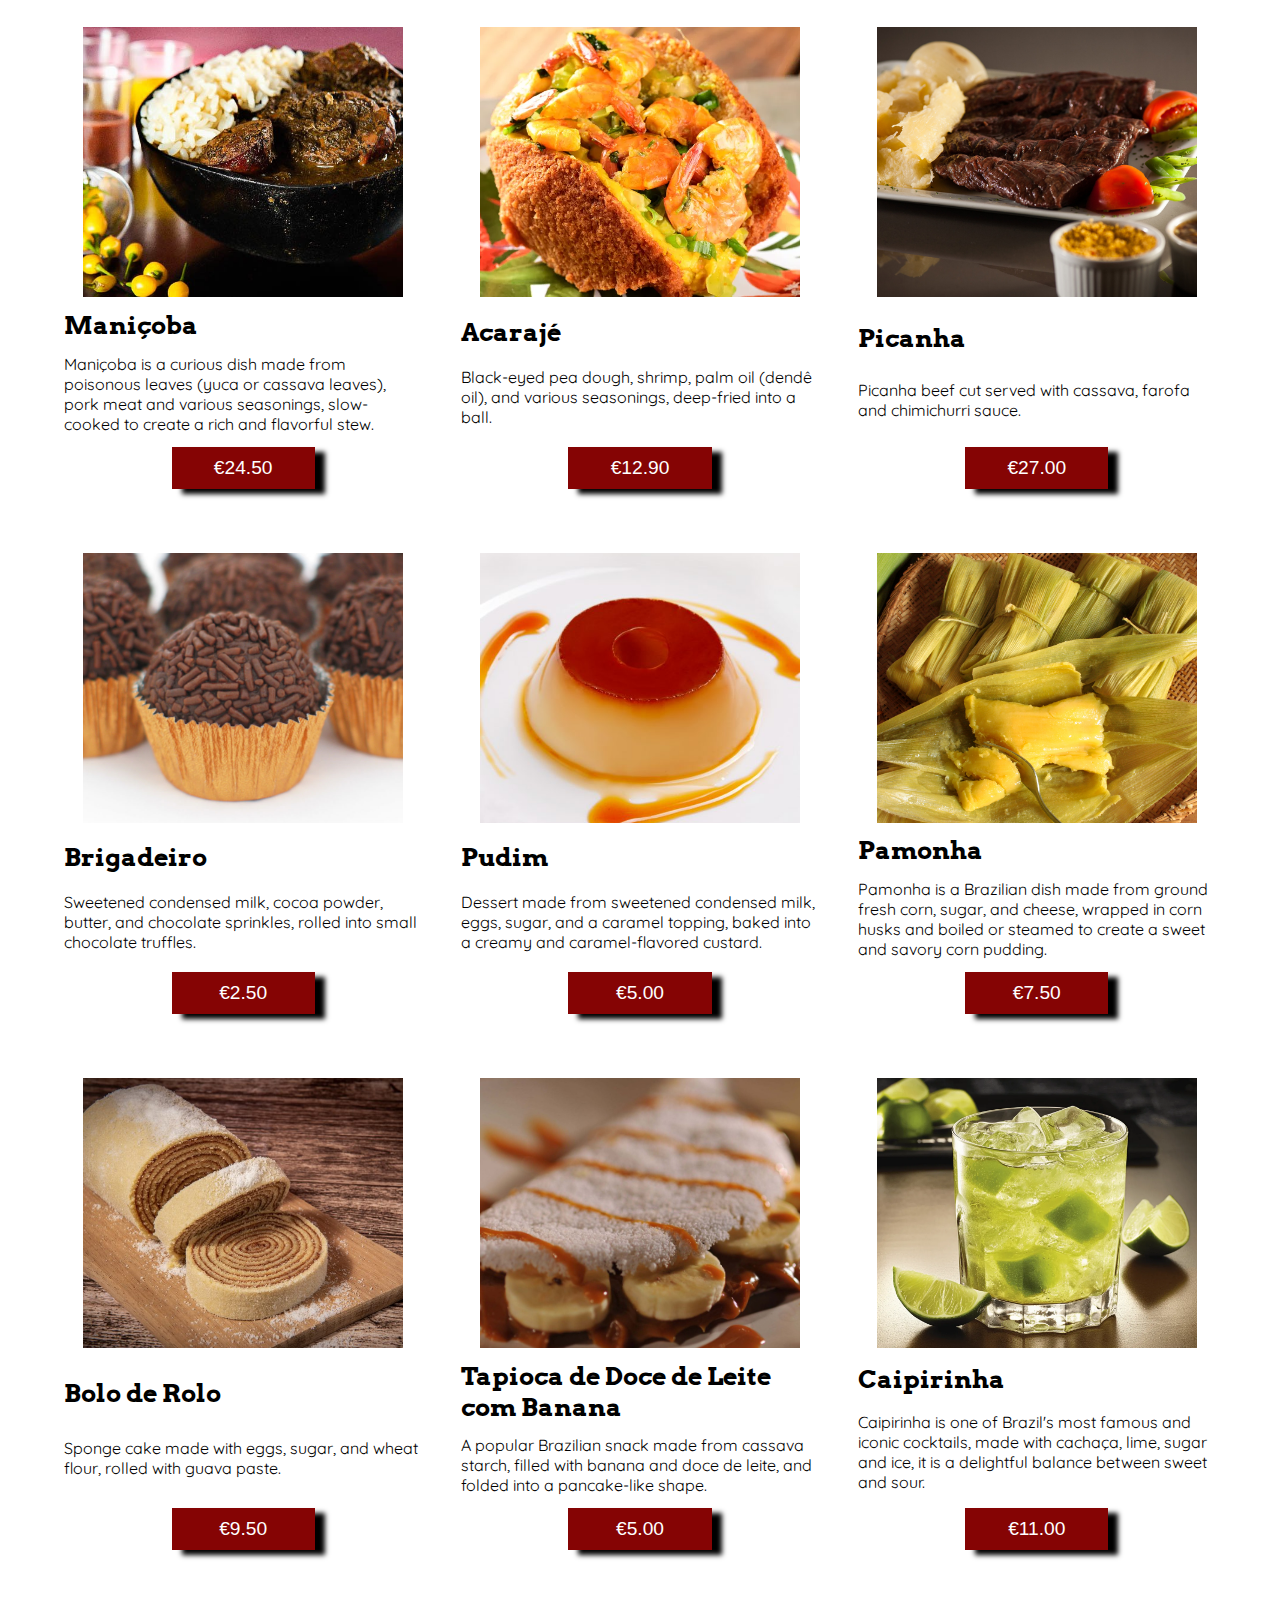
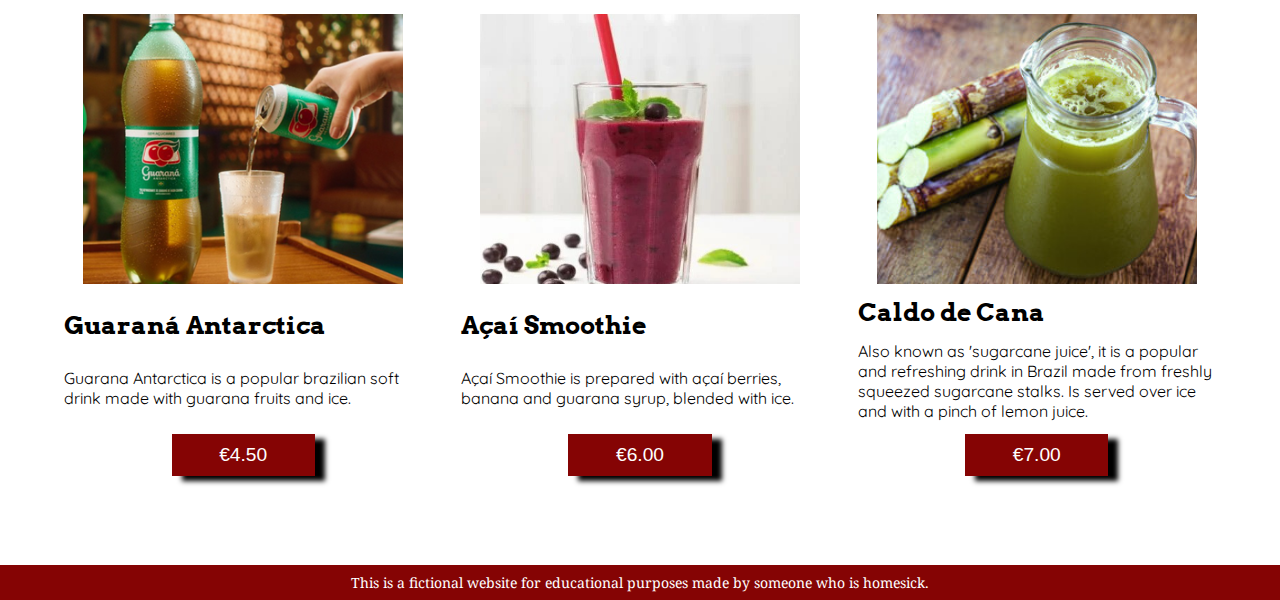
==== commit 5aa2ab32: "Add dark mode to cart" ====
--- a/Projects/2.GhostKitchen/index.html
+++ b/Projects/2.GhostKitchen/index.html
@@ -32,7 +32,7 @@
             <img src="/images/cart.png" name="cart"  id="cart-icon" >
         </div>
 
-        <div class="cart">
+        <div class="cart" id="cart">
             <div class="cart-title">Cart Items</div>
             <div class="cart-content"></div>
             <div class="total">
